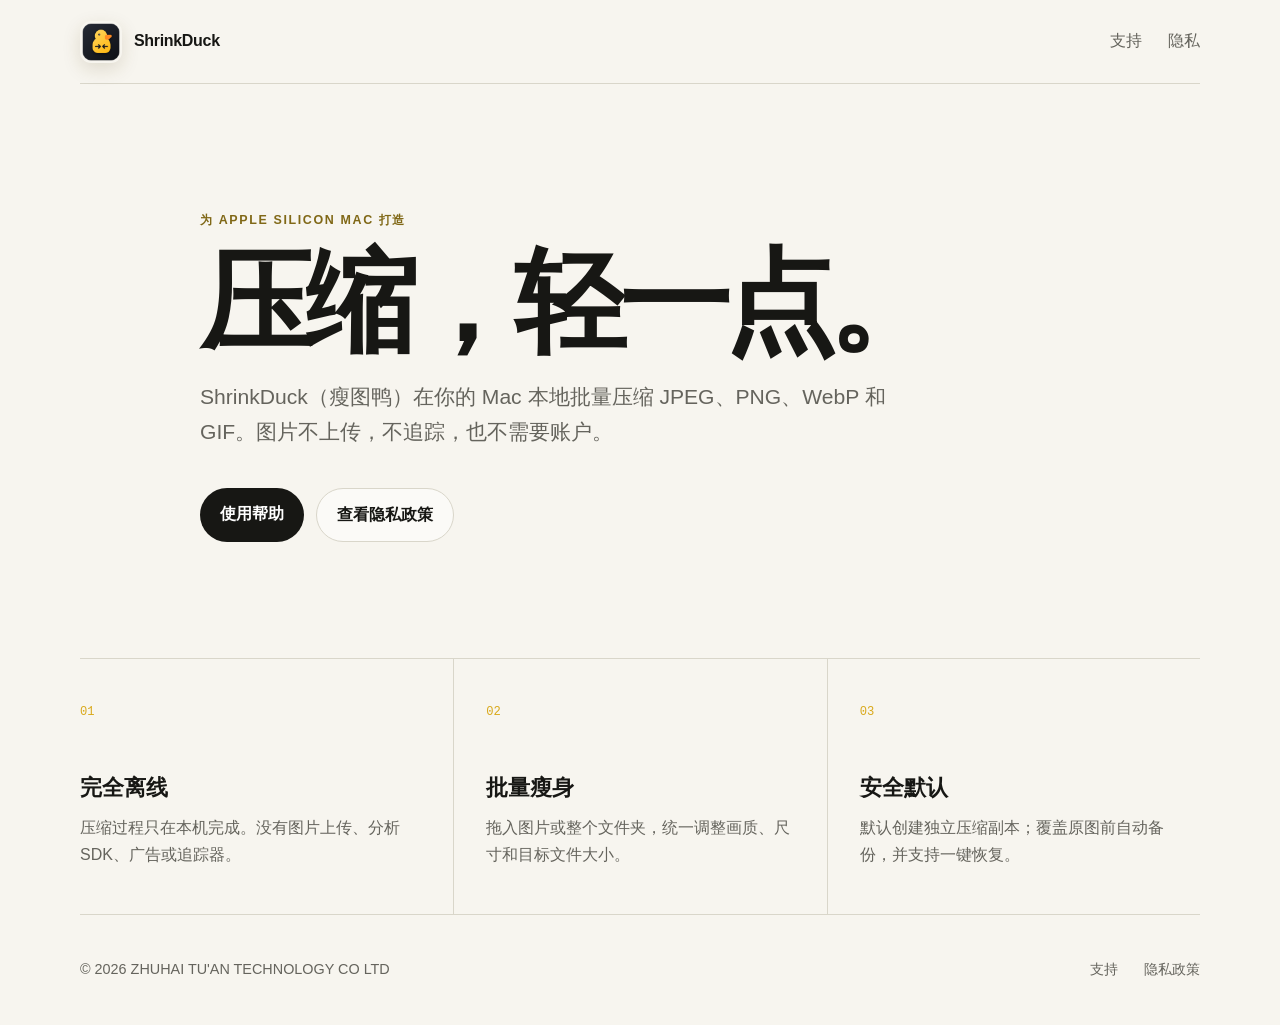
==== index.html @ 57336ef8 "Publish ShrinkDuck support and privacy pages" ====
<!doctype html>
<html lang="zh-CN">
<head>
  <meta charset="utf-8">
  <meta name="viewport" content="width=device-width,initial-scale=1">
  <title>ShrinkDuck（瘦图鸭）</title>
  <meta name="description" content="在 Mac 本地批量压缩图片，不上传、不追踪。">
  <meta property="og:title" content="ShrinkDuck（瘦图鸭）">
  <meta property="og:description" content="在 Mac 本地批量压缩图片，不上传、不追踪。">
  <meta property="og:image" content="https://zzyjoinci-byte.github.io/shrinkduck-support/og.png">
  <link rel="icon" href="icon.png">
  <link rel="stylesheet" href="styles.css">
</head>
<body>
  <nav class="nav shell" aria-label="主导航">
    <a class="brand" href="./"><img src="icon.png" alt=""><span>ShrinkDuck</span></a>
    <div class="nav-links"><a href="support/">支持</a><a href="privacy/">隐私</a></div>
  </nav>
  <main>
    <section class="hero shell">
      <div class="eyebrow">为 Apple Silicon Mac 打造</div>
      <h1>压缩，轻一点。</h1>
      <p class="lead">ShrinkDuck（瘦图鸭）在你的 Mac 本地批量压缩 JPEG、PNG、WebP 和 GIF。图片不上传，不追踪，也不需要账户。</p>
      <div class="hero-actions"><a class="primary-button" href="support/">使用帮助</a><a class="secondary-button" href="privacy/">查看隐私政策</a></div>
    </section>
    <section class="features shell" aria-label="产品特点">
      <article><span class="feature-number">01</span><h2>完全离线</h2><p>压缩过程只在本机完成。没有图片上传、分析 SDK、广告或追踪器。</p></article>
      <article><span class="feature-number">02</span><h2>批量瘦身</h2><p>拖入图片或整个文件夹，统一调整画质、尺寸和目标文件大小。</p></article>
      <article><span class="feature-number">03</span><h2>安全默认</h2><p>默认创建独立压缩副本；覆盖原图前自动备份，并支持一键恢复。</p></article>
    </section>
  </main>
  <footer class="footer shell"><span>© 2026 ZHUHAI TU'AN TECHNOLOGY CO LTD</span><div><a href="support/">支持</a><a href="privacy/">隐私政策</a></div></footer>
</body>
</html>
---- styles.css ----
:root{--background:#f7f5ef;--foreground:#171714;--muted:#65645d;--line:#d9d6ca;--yellow-deep:#d9a91c}*{box-sizing:border-box}html{scroll-behavior:smooth}body{margin:0;background:var(--background);color:var(--foreground);font-family:-apple-system,BlinkMacSystemFont,"PingFang SC","Microsoft YaHei",sans-serif;line-height:1.65}a{color:inherit;text-decoration:none}.shell{width:min(1120px,calc(100% - 40px));margin-inline:auto}.nav{min-height:84px;display:flex;align-items:center;justify-content:space-between;border-bottom:1px solid var(--line)}.brand{display:flex;align-items:center;gap:12px;font-weight:760;letter-spacing:-.02em}.brand img{width:42px;height:42px;border-radius:11px;box-shadow:0 6px 18px #5b471626}.nav-links,.footer div{display:flex;gap:26px}.nav-links a,.footer a{color:var(--muted)}.nav-links a:hover,.footer a:hover,.nav-links a[aria-current="page"]{color:var(--foreground)}.hero{padding:126px 0 116px;max-width:880px}.eyebrow{color:#806817;font-size:.78rem;font-weight:750;letter-spacing:.13em;text-transform:uppercase}h1{margin:18px 0 24px;font-size:clamp(3.4rem,9vw,7rem);line-height:.96;letter-spacing:-.065em;font-weight:820}.lead{max-width:720px;margin:0;color:var(--muted);font-size:clamp(1.08rem,2vw,1.32rem)}.hero-actions{display:flex;flex-wrap:wrap;gap:12px;margin-top:38px}.primary-button,.secondary-button{padding:13px 20px;border-radius:999px;font-weight:720}.primary-button{background:var(--foreground);color:#fff}.secondary-button{border:1px solid var(--line);background:#ffffff7a}.features{display:grid;grid-template-columns:repeat(3,1fr);border-top:1px solid var(--line);border-bottom:1px solid var(--line)}.features article{padding:38px 32px 46px 0}.features article+article{border-left:1px solid var(--line);padding-left:32px}.feature-number{color:var(--yellow-deep);font-family:ui-monospace,monospace;font-size:.76rem}.features h2{margin:46px 0 10px;font-size:1.35rem}.features p{margin:0;color:var(--muted)}.document{max-width:790px;padding:88px 0 100px}.document h1{font-size:clamp(3rem,7vw,5.4rem)}.document-intro{color:var(--muted);font-size:1.24rem}.document section{margin-top:56px;padding-top:34px;border-top:1px solid var(--line)}.document h2{margin:0 0 14px;font-size:1.55rem}.document h3{margin:30px 0 4px;font-size:1.05rem}.document p,.document li{color:#4f4e48}.document li+li{margin-top:8px}.document code{background:#ebe7d9;border-radius:5px;padding:2px 6px}.document section a{text-decoration:underline;text-underline-offset:3px}.footer{min-height:110px;display:flex;align-items:center;justify-content:space-between;color:var(--muted);font-size:.9rem}.footer>a+.footer>a{margin-left:24px}@media(max-width:760px){.features{grid-template-columns:1fr}.features article{padding:28px 0}.features article+article{border-left:0;border-top:1px solid var(--line);padding-left:0}.features h2{margin-top:20px}.hero{padding:84px 0 76px}.footer{align-items:flex-start;gap:18px;flex-direction:column;justify-content:center}.nav-links{gap:16px}}
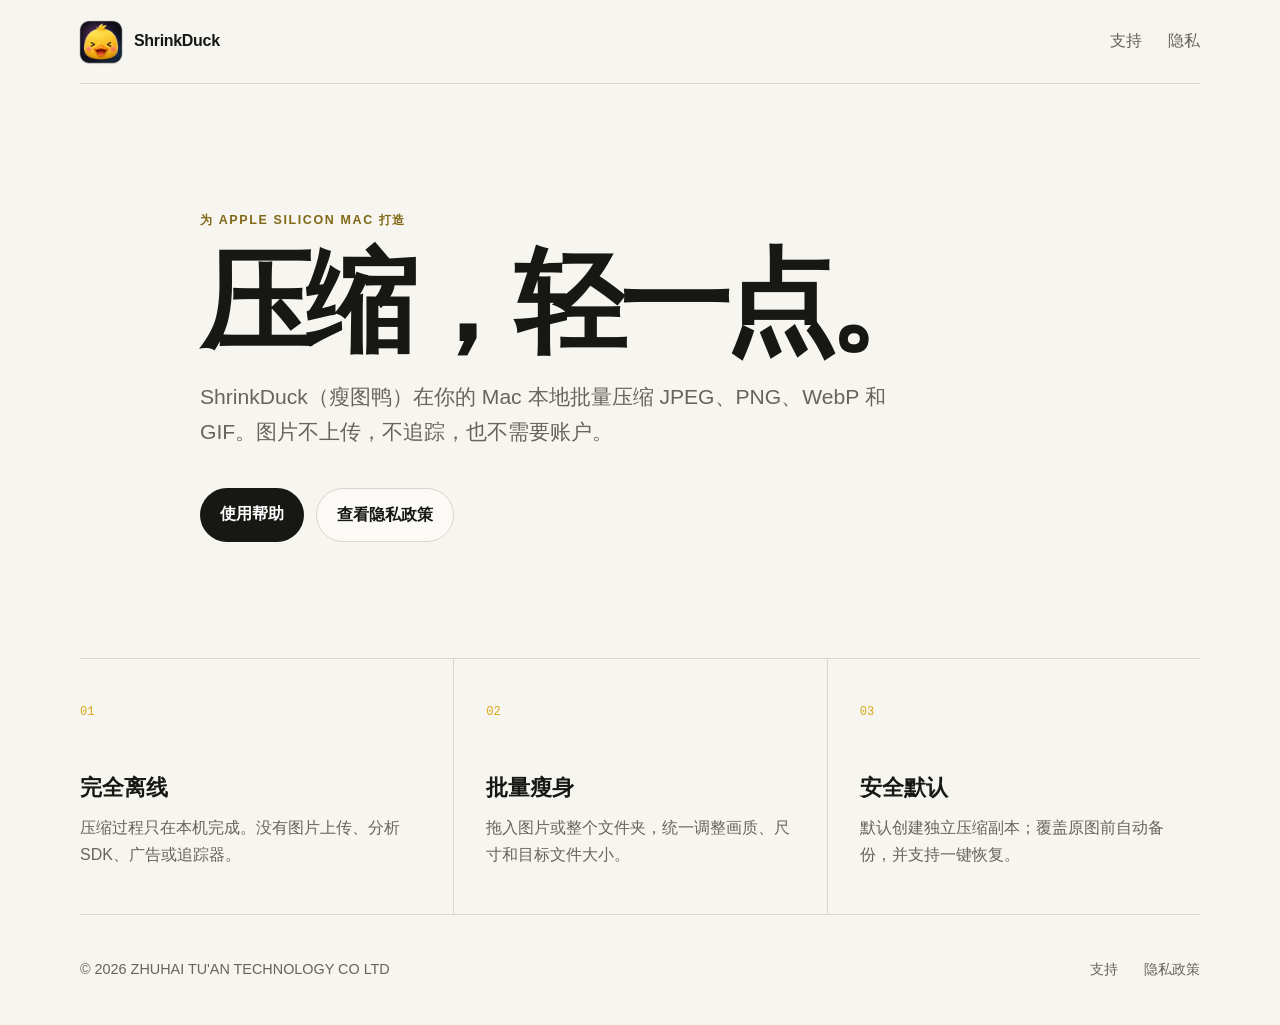
==== commit 67119ad3: "Unify site branding with the dark ShrinkDuck app icon" ====
--- a/index.html
+++ b/index.html
@@ -7,13 +7,13 @@
   <meta name="description" content="在 Mac 本地批量压缩图片，不上传、不追踪。">
   <meta property="og:title" content="ShrinkDuck（瘦图鸭）">
   <meta property="og:description" content="在 Mac 本地批量压缩图片，不上传、不追踪。">
-  <meta property="og:image" content="https://zzyjoinci-byte.github.io/shrinkduck-support/og.png">
-  <link rel="icon" href="icon.png">
-  <link rel="stylesheet" href="styles.css">
+  <meta property="og:image" content="https://zzyjoinci-byte.github.io/shrinkduck-support/icon-dark.png">
+  <link rel="icon" href="icon-dark.png">
+  <link rel="stylesheet" href="styles.css?v=20261009">
 </head>
 <body>
   <nav class="nav shell" aria-label="主导航">
-    <a class="brand" href="./"><img src="icon.png" alt=""><span>ShrinkDuck</span></a>
+    <a class="brand" href="./"><img src="icon-dark.png" alt=""><span>ShrinkDuck</span></a>
     <div class="nav-links"><a href="support/">支持</a><a href="privacy/">隐私</a></div>
   </nav>
   <main>
--- a/styles.css
+++ b/styles.css
@@ -1 +1 @@
-:root{--background:#f7f5ef;--foreground:#171714;--muted:#65645d;--line:#d9d6ca;--yellow-deep:#d9a91c}*{box-sizing:border-box}html{scroll-behavior:smooth}body{margin:0;background:var(--background);color:var(--foreground);font-family:-apple-system,BlinkMacSystemFont,"PingFang SC","Microsoft YaHei",sans-serif;line-height:1.65}a{color:inherit;text-decoration:none}.shell{width:min(1120px,calc(100% - 40px));margin-inline:auto}.nav{min-height:84px;display:flex;align-items:center;justify-content:space-between;border-bottom:1px solid var(--line)}.brand{display:flex;align-items:center;gap:12px;font-weight:760;letter-spacing:-.02em}.brand img{width:42px;height:42px;border-radius:11px;box-shadow:0 6px 18px #5b471626}.nav-links,.footer div{display:flex;gap:26px}.nav-links a,.footer a{color:var(--muted)}.nav-links a:hover,.footer a:hover,.nav-links a[aria-current="page"]{color:var(--foreground)}.hero{padding:126px 0 116px;max-width:880px}.eyebrow{color:#806817;font-size:.78rem;font-weight:750;letter-spacing:.13em;text-transform:uppercase}h1{margin:18px 0 24px;font-size:clamp(3.4rem,9vw,7rem);line-height:.96;letter-spacing:-.065em;font-weight:820}.lead{max-width:720px;margin:0;color:var(--muted);font-size:clamp(1.08rem,2vw,1.32rem)}.hero-actions{display:flex;flex-wrap:wrap;gap:12px;margin-top:38px}.primary-button,.secondary-button{padding:13px 20px;border-radius:999px;font-weight:720}.primary-button{background:var(--foreground);color:#fff}.secondary-button{border:1px solid var(--line);background:#ffffff7a}.features{display:grid;grid-template-columns:repeat(3,1fr);border-top:1px solid var(--line);border-bottom:1px solid var(--line)}.features article{padding:38px 32px 46px 0}.features article+article{border-left:1px solid var(--line);padding-left:32px}.feature-number{color:var(--yellow-deep);font-family:ui-monospace,monospace;font-size:.76rem}.features h2{margin:46px 0 10px;font-size:1.35rem}.features p{margin:0;color:var(--muted)}.document{max-width:790px;padding:88px 0 100px}.document h1{font-size:clamp(3rem,7vw,5.4rem)}.document-intro{color:var(--muted);font-size:1.24rem}.document section{margin-top:56px;padding-top:34px;border-top:1px solid var(--line)}.document h2{margin:0 0 14px;font-size:1.55rem}.document h3{margin:30px 0 4px;font-size:1.05rem}.document p,.document li{color:#4f4e48}.document li+li{margin-top:8px}.document code{background:#ebe7d9;border-radius:5px;padding:2px 6px}.document section a{text-decoration:underline;text-underline-offset:3px}.footer{min-height:110px;display:flex;align-items:center;justify-content:space-between;color:var(--muted);font-size:.9rem}.footer>a+.footer>a{margin-left:24px}@media(max-width:760px){.features{grid-template-columns:1fr}.features article{padding:28px 0}.features article+article{border-left:0;border-top:1px solid var(--line);padding-left:0}.features h2{margin-top:20px}.hero{padding:84px 0 76px}.footer{align-items:flex-start;gap:18px;flex-direction:column;justify-content:center}.nav-links{gap:16px}}
+:root{--background:#f7f5ef;--foreground:#171714;--muted:#65645d;--line:#d9d6ca;--yellow-deep:#d9a91c}*{box-sizing:border-box}html{scroll-behavior:smooth}body{margin:0;background:var(--background);color:var(--foreground);font-family:-apple-system,BlinkMacSystemFont,"PingFang SC","Microsoft YaHei",sans-serif;line-height:1.65}a{color:inherit;text-decoration:none}.shell{width:min(1120px,calc(100% - 40px));margin-inline:auto}.nav{min-height:84px;display:flex;align-items:center;justify-content:space-between;border-bottom:1px solid var(--line)}.brand{display:flex;align-items:center;gap:12px;font-weight:760;letter-spacing:-.02em}.brand img{width:42px;height:42px;object-fit:contain;transform:scale(1.24)}.nav-links,.footer div{display:flex;gap:26px}.nav-links a,.footer a{color:var(--muted)}.nav-links a:hover,.footer a:hover,.nav-links a[aria-current="page"]{color:var(--foreground)}.hero{padding:126px 0 116px;max-width:880px}.eyebrow{color:#806817;font-size:.78rem;font-weight:750;letter-spacing:.13em;text-transform:uppercase}h1{margin:18px 0 24px;font-size:clamp(3.4rem,9vw,7rem);line-height:.96;letter-spacing:-.065em;font-weight:820}.lead{max-width:720px;margin:0;color:var(--muted);font-size:clamp(1.08rem,2vw,1.32rem)}.hero-actions{display:flex;flex-wrap:wrap;gap:12px;margin-top:38px}.primary-button,.secondary-button{padding:13px 20px;border-radius:999px;font-weight:720}.primary-button{background:var(--foreground);color:#fff}.secondary-button{border:1px solid var(--line);background:#ffffff7a}.features{display:grid;grid-template-columns:repeat(3,1fr);border-top:1px solid var(--line);border-bottom:1px solid var(--line)}.features article{padding:38px 32px 46px 0}.features article+article{border-left:1px solid var(--line);padding-left:32px}.feature-number{color:var(--yellow-deep);font-family:ui-monospace,monospace;font-size:.76rem}.features h2{margin:46px 0 10px;font-size:1.35rem}.features p{margin:0;color:var(--muted)}.document{max-width:790px;padding:88px 0 100px}.document h1{font-size:clamp(3rem,7vw,5.4rem)}.document-intro{color:var(--muted);font-size:1.24rem}.document section{margin-top:56px;padding-top:34px;border-top:1px solid var(--line)}.document h2{margin:0 0 14px;font-size:1.55rem}.document h3{margin:30px 0 4px;font-size:1.05rem}.document p,.document li{color:#4f4e48}.document li+li{margin-top:8px}.document code{background:#ebe7d9;border-radius:5px;padding:2px 6px}.document section a{text-decoration:underline;text-underline-offset:3px}.footer{min-height:110px;display:flex;align-items:center;justify-content:space-between;color:var(--muted);font-size:.9rem}.footer>a+.footer>a{margin-left:24px}@media(max-width:760px){.features{grid-template-columns:1fr}.features article{padding:28px 0}.features article+article{border-left:0;border-top:1px solid var(--line);padding-left:0}.features h2{margin-top:20px}.hero{padding:84px 0 76px}.footer{align-items:flex-start;gap:18px;flex-direction:column;justify-content:center}.nav-links{gap:16px}}
